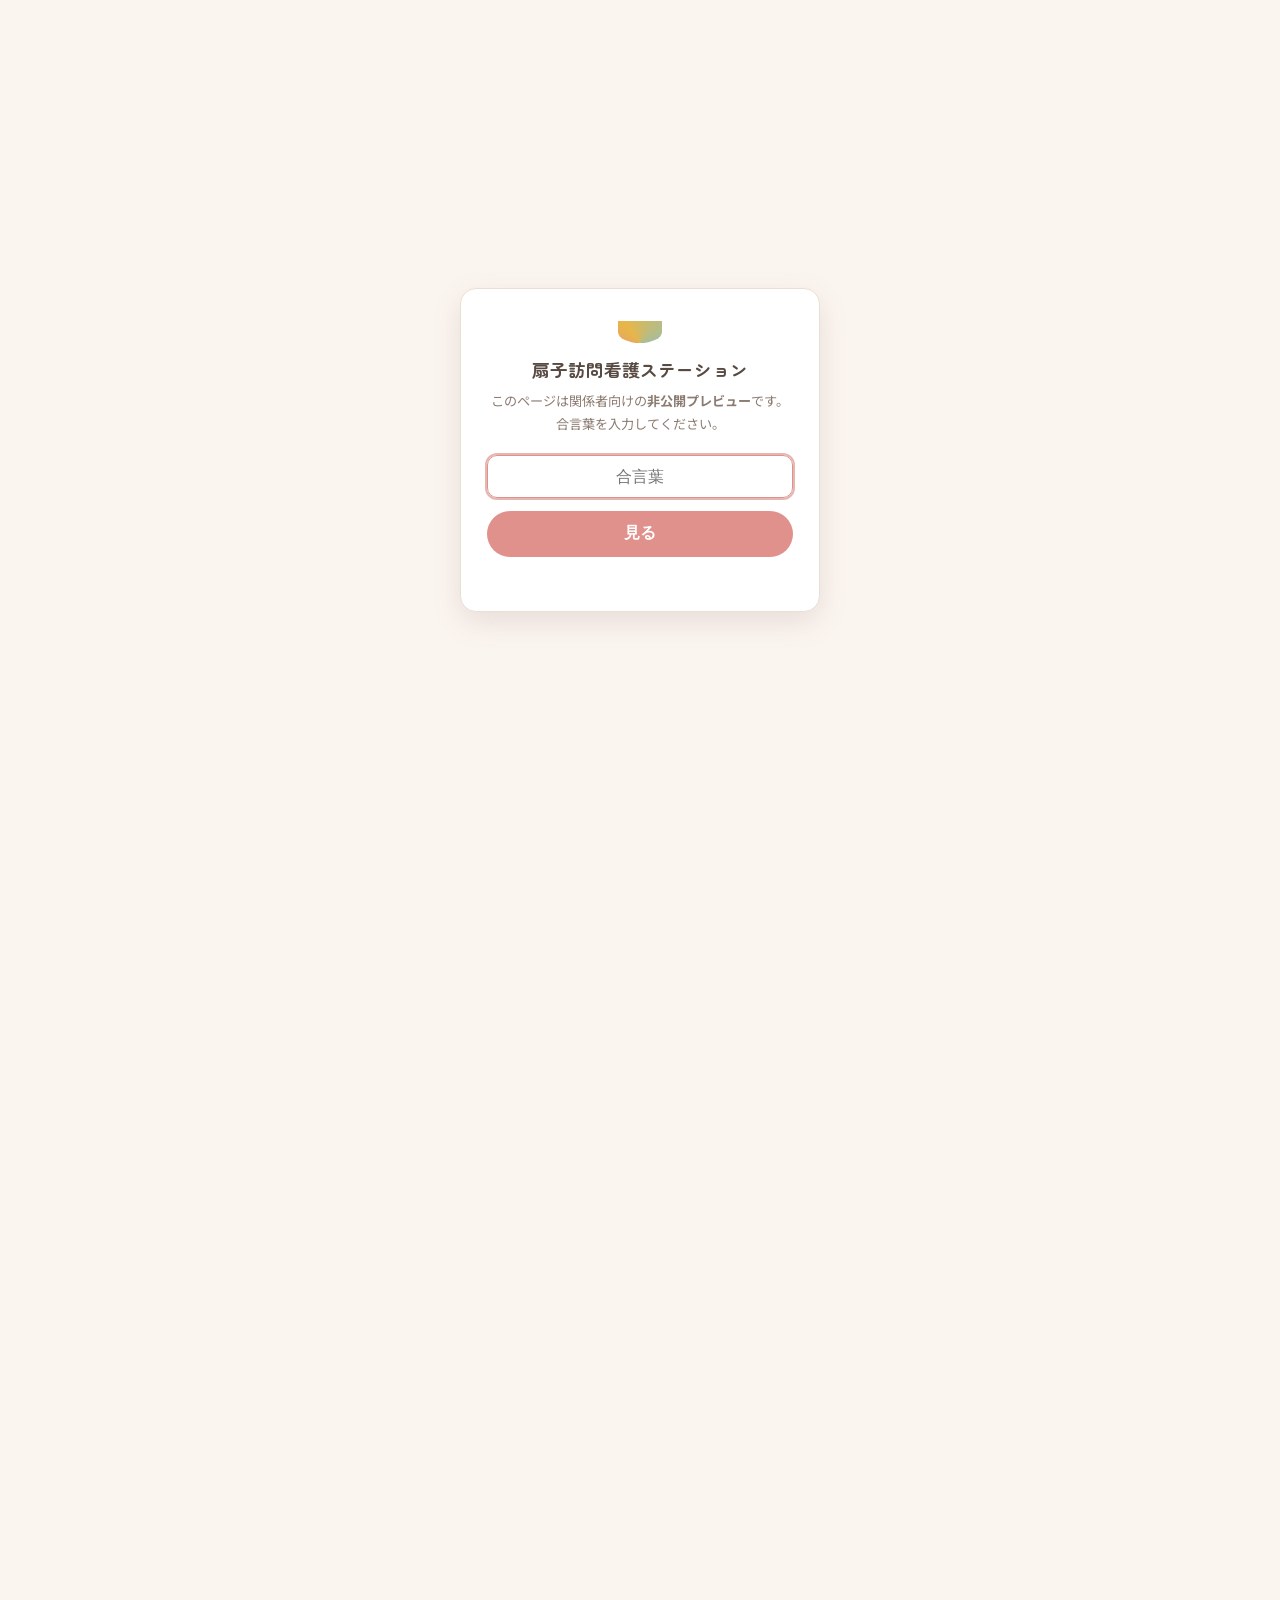
==== area.html @ bd4026ca "扇子訪問看護ステーション サイト 初版（チラシ準拠リニューアル・6ページ＋合言葉ゲート） Co-Authored-By: Claude Opus 4.8 <noreply@anthropic.com>" ====
<!DOCTYPE html>
<html lang="ja">
<head>
  <meta charset="UTF-8" />
  <meta name="viewport" content="width=device-width, initial-scale=1.0" />
  <script src="js/gate.js"></script>
  <title>対応エリア・アクセス｜扇子訪問看護ステーション（名古屋市名東区）</title>
  <meta name="description" content="扇子訪問看護ステーションの対応エリアとアクセス。名東区及び近隣地域（守山区・天白区・長久手市・尾張旭市・瀬戸市など）に対応。事業所は名古屋市名東区上社 かこう館ビル2F。お電話 052-779-1370。" />
  <meta name="theme-color" content="#E0918B" />
  <link rel="canonical" href="https://daifuku-sense.com/area.html" />
  <meta property="og:type" content="website" />
  <meta property="og:title" content="対応エリア・アクセス｜扇子訪問看護ステーション" />
  <meta property="og:description" content="名東区及び近隣地域に対応する訪問看護ステーション。事業所は名東区上社 かこう館ビル2F。" />
  <meta property="og:url" content="https://daifuku-sense.com/area.html" />
  <meta property="og:site_name" content="扇子訪問看護ステーション" />
  <meta property="og:locale" content="ja_JP" />
  <link rel="preconnect" href="https://fonts.googleapis.com" />
  <link rel="preconnect" href="https://fonts.gstatic.com" crossorigin />
  <link href="https://fonts.googleapis.com/css2?family=Zen+Maru+Gothic:wght@400;500;700&family=Noto+Sans+JP:wght@300;400;500;700&display=swap" rel="stylesheet" />
  <link rel="stylesheet" href="css/style.css" />
</head>
<body>

  <div class="preloader" id="preloader"><div class="loader" aria-hidden="true"><span></span><span></span><span></span></div></div>

  <header class="site-header">
    <div class="container inner">
      <a href="index.html" class="brand" aria-label="扇子訪問看護ステーション トップ">
        <span class="fan-ico" aria-hidden="true"></span>
        <span class="brand-name">扇子訪問看護ステーション<small>SENSE VISITING NURSING</small></span>
      </a>
      <div class="nav-wrap">
        <nav class="gnav" aria-label="メインメニュー">
          <ul>
            <li><a href="index.html">トップ</a></li>
            <li><a href="service.html">サービス内容</a></li>
            <li><a href="flow.html">ご利用の流れ</a></li>
            <li><a href="faq.html">よくある質問</a></li>
            <li><a href="area.html" aria-current="page">対応エリア</a></li>
            <li><a href="contact.html">お問い合わせ</a></li>
          </ul>
        </nav>
        <a href="tel:0527791370" class="header-tel" aria-label="電話する 052-779-1370">
          <span class="ico" aria-hidden="true">☎</span><span class="full">052-779-1370</span>
        </a>
        <button class="nav-toggle" aria-label="メニューを開く" aria-expanded="false" aria-controls="gnav">
          <span></span><span></span><span></span>
        </button>
      </div>
    </div>
  </header>

  <main>
    <section class="page-hero">
      <div class="container">
        <p class="en">Area &amp; Access</p>
        <h1>対応エリア・アクセス</h1>
      </div>
    </section>
    <div class="container">
      <nav class="crumbs" aria-label="パンくず"><a href="index.html">トップ</a> ／ 対応エリア</nav>
    </div>

    <section class="section">
      <div class="container">
        <div class="sec-head reveal">
          <span class="en">Area</span>
          <h2>訪問させていただく地域</h2>
          <div class="fan-mark" aria-hidden="true"><span></span></div>
        </div>
        <p class="text-center reveal" style="font-size:1.15rem;font-weight:700;">名東区及び近隣地域</p>

        <div class="area-map reveal">
          <svg viewBox="0 0 800 818" role="img" aria-label="対応エリア地図。名東区をメインエリアに、守山区・天白区・長久手市・尾張旭市・瀬戸市の近隣地域に対応。国土数値情報（国土交通省）をもとに作成。" xmlns="http://www.w3.org/2000/svg" font-family="'Zen Maru Gothic','Noto Sans JP',sans-serif">
            <defs><filter id="amShadow" x="-20%" y="-20%" width="140%" height="140%"><feDropShadow dx="0" dy="3" stdDeviation="5" flood-color="#574A42" flood-opacity="0.18"/></filter></defs>
            <path d="M47.4,350.3 L26.0,342.2 L27.0,339.8 L33.7,342.9 L35.6,337.5 L37.0,337.3 L37.1,335.1 L31.9,330.2 L32.0,327.9 L62.5,321.4 L85.2,322.9 L112.3,318.2 L140.0,320.4 L156.9,317.5 L163.3,313.4 L185.2,290.3 L205.4,286.0 L209.4,273.3 L207.1,249.0 L208.3,244.8 L212.8,239.3 L217.1,236.9 L250.6,238.5 L256.7,236.6 L266.9,224.0 L269.3,206.2 L271.6,201.9 L276.5,199.3 L293.6,197.0 L300.0,193.5 L321.2,172.8 L341.4,176.0 L362.2,173.9 L379.3,169.7 L388.2,178.0 L388.5,182.0 L386.6,185.7 L388.5,187.7 L387.8,193.4 L392.4,203.7 L398.7,204.7 L402.9,200.6 L405.8,202.3 L409.2,212.0 L406.3,218.1 L397.2,219.1 L391.3,227.2 L384.1,229.1 L381.0,237.1 L384.3,243.3 L381.9,245.0 L377.3,244.8 L376.5,247.4 L367.5,245.4 L361.4,235.0 L359.7,234.8 L351.0,238.9 L345.5,248.3 L334.9,246.4 L328.5,255.1 L323.7,258.6 L309.5,260.0 L300.0,270.4 L291.7,270.2 L281.8,282.1 L267.3,305.2 L252.3,315.5 L250.0,321.9 L250.4,325.8 L248.3,328.6 L250.0,330.6 L248.3,335.5 L240.7,346.0 L248.3,346.5 L260.7,343.6 L261.7,347.4 L252.3,357.5 L263.4,357.1 L264.1,365.4 L266.4,365.6 L274.2,375.1 L274.3,378.5 L277.8,376.1 L278.4,377.6 L277.5,382.4 L275.0,380.7 L271.1,381.4 L270.6,396.6 L284.3,397.5 L284.4,399.2 L293.0,400.4 L295.9,396.7 L302.9,393.5 L302.5,390.9 L292.4,386.8 L292.6,384.2 L301.0,374.6 L309.4,372.1 L310.8,383.7 L307.8,387.2 L300.8,389.1 L303.5,390.5 L305.8,395.9 L307.8,395.0 L307.3,393.5 L321.7,388.3 L325.6,398.3 L321.6,399.8 L320.0,397.4 L308.9,401.5 L309.1,403.4 L309.7,404.8 L327.0,406.5 L328.2,408.0 L326.7,409.4 L323.1,409.6 L321.4,411.9 L317.8,411.2 L316.9,413.0 L312.3,409.9 L303.0,409.2 L294.5,411.1 L284.2,409.4 L275.4,411.9 L265.1,410.9 L259.3,413.2 L257.3,405.0 L241.0,406.4 L238.3,398.4 L230.9,395.2 L224.7,398.8 L216.2,387.4 L209.7,389.4 L189.8,404.5 L176.9,409.4 L161.9,412.6 L127.2,409.9 L95.7,397.6 L78.1,381.9 L62.7,356.6 L47.6,350.4Z" fill="#E3EFD6" stroke="#A7BE9A" stroke-width="1.6" stroke-linejoin="round"/>
            <path d="M259.9,356.2 L252.3,356.9 L261.7,347.4 L260.7,343.6 L240.6,346.3 L248.3,335.5 L250.0,330.6 L248.2,329.0 L250.4,325.8 L251.0,317.9 L255.6,312.0 L267.3,305.2 L281.8,282.1 L291.6,270.2 L300.0,270.4 L309.5,260.0 L323.7,258.6 L328.5,255.1 L334.9,246.4 L345.5,248.3 L351.0,238.9 L359.7,234.8 L361.4,235.0 L367.5,245.4 L376.5,247.4 L377.3,244.8 L381.9,245.0 L384.3,243.3 L381.0,237.1 L384.1,229.1 L391.3,227.2 L397.2,219.1 L404.2,218.0 L406.3,218.1 L406.8,222.8 L410.7,225.1 L412.6,230.5 L421.7,240.3 L423.3,250.4 L421.5,261.0 L415.5,265.7 L411.8,271.3 L411.4,276.6 L407.4,284.1 L400.6,292.1 L401.2,299.8 L399.0,302.9 L403.1,313.1 L401.3,314.1 L406.7,323.4 L405.6,328.4 L409.0,328.6 L409.0,331.3 L410.9,332.5 L414.1,328.4 L421.1,326.6 L423.5,323.9 L426.8,325.4 L430.2,330.2 L421.2,338.2 L419.1,343.2 L413.0,349.5 L407.1,347.1 L398.2,350.9 L375.8,369.3 L377.8,376.3 L380.3,375.9 L377.3,376.8 L380.2,385.7 L374.4,387.7 L377.4,397.9 L369.3,400.1 L366.0,407.1 L360.0,409.4 L356.4,404.2 L346.1,408.1 L338.4,404.6 L332.6,404.6 L328.0,407.2 L309.7,404.8 L308.9,401.5 L320.0,397.4 L321.6,399.8 L325.6,398.2 L321.7,388.3 L307.3,393.5 L307.8,395.0 L305.8,395.9 L303.5,390.5 L300.8,389.1 L307.8,387.2 L310.8,383.7 L309.4,372.1 L301.0,374.6 L292.6,384.2 L292.4,386.8 L302.5,390.9 L302.9,393.5 L295.9,396.7 L293.0,400.4 L284.4,399.2 L284.3,397.5 L270.6,396.6 L271.1,381.4 L275.0,380.7 L277.5,382.4 L278.2,376.7 L274.3,378.5 L274.2,375.1 L266.4,365.6 L264.1,365.4 L263.9,357.6 L260.1,356.1Z" fill="#E3EFD6" stroke="#A7BE9A" stroke-width="1.6" stroke-linejoin="round"/>
            <path d="M421.5,257.5 L423.2,251.7 L422.9,243.0 L412.5,230.3 L410.7,225.1 L406.8,222.8 L406.4,217.6 L409.2,212.0 L405.8,202.3 L402.9,200.6 L398.7,204.7 L392.4,203.7 L387.8,193.4 L388.5,187.7 L386.6,185.7 L388.5,182.0 L388.2,178.0 L379.3,169.7 L385.6,164.5 L393.2,152.8 L396.1,151.4 L408.8,152.6 L415.2,159.2 L421.7,162.7 L425.5,162.8 L430.5,159.9 L458.6,129.9 L465.3,120.2 L468.5,104.7 L473.9,97.3 L482.6,90.9 L485.7,84.0 L497.9,74.1 L513.1,70.1 L513.0,67.6 L509.6,63.9 L510.4,61.9 L516.0,59.6 L517.2,56.6 L513.4,42.5 L523.0,33.6 L523.1,26.0 L528.8,26.4 L538.6,30.7 L546.3,31.1 L555.0,35.8 L562.9,35.6 L567.3,40.9 L573.9,38.9 L577.4,43.2 L584.1,46.3 L586.9,45.2 L589.0,47.4 L594.3,47.7 L599.2,51.9 L602.0,50.2 L606.3,56.8 L610.1,53.8 L613.0,57.1 L614.6,56.8 L615.1,61.1 L618.6,65.1 L628.9,73.7 L629.2,78.2 L634.2,81.0 L635.8,85.4 L639.4,87.5 L643.6,98.1 L649.5,101.6 L660.2,95.5 L668.5,103.2 L673.6,103.0 L678.2,97.9 L685.8,94.1 L692.2,92.9 L695.5,94.1 L697.6,89.9 L701.4,91.4 L705.2,89.2 L709.4,100.6 L714.6,106.7 L717.5,107.6 L717.5,115.0 L722.3,117.9 L727.4,117.9 L729.6,122.3 L729.7,129.8 L737.6,135.3 L738.9,138.4 L739.1,141.8 L734.5,148.2 L726.9,153.1 L734.2,154.7 L737.1,169.6 L746.2,177.9 L748.5,177.0 L752.9,180.3 L757.7,185.7 L759.8,191.0 L765.5,194.5 L774.0,196.3 L766.2,203.2 L758.9,205.2 L756.2,210.3 L756.8,216.2 L748.1,224.4 L748.7,227.2 L746.5,229.2 L744.7,236.2 L746.4,241.2 L740.1,252.8 L744.9,263.1 L751.6,268.5 L756.8,268.5 L760.4,272.6 L759.7,276.1 L757.5,280.6 L749.5,279.8 L741.3,290.4 L741.4,293.6 L738.9,297.9 L735.6,299.4 L732.6,309.7 L730.1,311.1 L728.3,316.7 L729.3,324.8 L725.9,329.1 L725.7,333.1 L727.4,334.6 L725.6,337.0 L726.3,340.2 L723.6,346.3 L719.3,349.7 L718.5,356.0 L713.7,360.0 L704.5,356.1 L700.4,357.7 L693.0,355.4 L690.6,358.5 L687.0,358.2 L682.5,363.8 L675.9,366.5 L670.9,365.7 L669.7,371.4 L659.4,379.4 L656.2,384.6 L649.4,383.4 L646.6,387.7 L642.7,388.4 L642.0,401.5 L631.3,406.3 L619.9,405.8 L612.9,413.8 L604.2,417.6 L602.1,424.4 L603.8,431.4 L594.1,439.8 L590.2,438.7 L588.1,434.8 L579.8,429.6 L569.7,434.1 L563.2,429.4 L546.2,428.3 L544.5,429.5 L544.5,433.6 L542.3,438.4 L539.4,438.8 L536.3,452.2 L526.0,448.6 L517.6,442.9 L513.9,446.7 L511.7,445.8 L509.1,450.1 L497.8,450.1 L493.4,441.1 L485.1,436.4 L482.8,431.1 L484.4,427.1 L479.5,419.4 L478.1,414.2 L473.2,413.9 L468.4,417.8 L465.6,415.8 L462.8,417.3 L460.1,414.5 L456.4,416.0 L452.1,410.5 L447.4,411.7 L441.3,408.7 L431.3,396.1 L426.7,393.0 L423.9,398.4 L417.0,405.1 L411.2,405.0 L405.1,409.7 L391.5,404.3 L387.2,401.3 L387.1,399.2 L381.0,400.0 L378.3,398.1 L374.4,387.7 L380.2,385.7 L377.3,376.8 L380.3,375.9 L377.8,376.3 L375.8,369.3 L398.2,350.9 L407.1,347.1 L413.0,349.5 L419.1,343.2 L421.2,338.2 L430.1,330.3 L424.1,323.9 L421.1,326.6 L414.1,328.4 L411.6,332.5 L409.0,331.3 L409.0,328.6 L405.6,328.4 L406.7,323.4 L401.4,314.4 L403.1,313.1 L399.0,303.2 L401.2,299.8 L400.6,292.1 L406.1,286.3 L411.4,276.6 L411.8,271.3 L418.3,262.6 L421.0,261.8 L421.4,258.3Z" fill="#E3EFD6" stroke="#A7BE9A" stroke-width="1.6" stroke-linejoin="round"/>
            <path d="M93.4,687.2 L101.6,682.2 L119.5,678.9 L127.6,673.1 L129.3,667.9 L126.5,643.0 L119.2,618.0 L122.3,612.8 L124.0,604.9 L127.7,600.1 L134.9,599.2 L142.1,601.8 L146.5,591.5 L144.1,587.1 L158.0,580.9 L157.6,575.5 L159.5,575.2 L158.6,558.7 L164.1,556.5 L167.4,558.5 L172.4,556.0 L173.0,548.4 L181.0,542.8 L182.1,552.5 L183.6,554.7 L188.8,556.1 L195.0,554.4 L205.8,561.5 L209.3,560.3 L214.4,566.5 L220.0,569.8 L227.3,569.8 L227.3,568.4 L235.1,567.2 L238.0,568.6 L238.4,575.2 L242.2,581.8 L253.7,589.8 L251.9,592.7 L258.2,593.8 L264.9,590.4 L264.9,598.0 L263.0,599.9 L259.1,598.4 L256.2,599.9 L260.2,608.8 L259.6,617.6 L256.1,619.5 L249.6,617.7 L236.9,621.7 L248.1,629.1 L252.5,636.0 L259.9,643.2 L267.2,655.6 L277.3,666.4 L284.5,681.7 L289.7,683.3 L293.1,692.7 L288.2,693.2 L289.1,695.7 L287.8,697.2 L283.9,694.1 L277.8,699.6 L271.6,700.5 L239.4,721.5 L237.9,724.4 L237.8,715.7 L234.7,714.6 L232.2,707.8 L230.1,706.1 L227.3,706.7 L225.7,704.6 L216.7,705.0 L208.9,693.1 L192.1,710.7 L174.2,713.4 L174.5,716.8 L143.4,718.0 L137.6,719.0 L138.2,720.9 L114.5,723.5 L107.9,719.3 L101.4,718.4 L89.6,727.9 L92.5,708.7 L93.3,687.6Z" fill="#E3EFD6" stroke="#A7BE9A" stroke-width="1.6" stroke-linejoin="round"/>
            <path d="M506.5,523.4 L509.2,527.4 L504.9,525.1 L498.9,524.9 L486.4,527.2 L478.0,523.7 L474.5,527.0 L468.7,521.4 L451.5,524.0 L438.0,521.5 L428.4,516.7 L413.0,514.2 L404.5,509.3 L402.7,505.7 L404.2,503.9 L401.7,499.8 L405.9,490.6 L404.3,490.2 L403.6,486.3 L394.3,491.0 L381.3,493.6 L377.3,488.8 L373.5,490.1 L362.4,507.1 L360.0,507.9 L356.5,505.9 L351.9,507.7 L348.5,514.5 L338.5,516.2 L330.2,526.4 L326.2,535.9 L320.2,532.2 L316.1,533.7 L309.4,526.9 L304.6,511.3 L305.2,508.4 L301.4,507.2 L311.5,493.7 L314.6,486.0 L308.9,481.8 L309.0,479.2 L306.9,477.5 L308.4,471.8 L305.7,472.2 L304.9,469.7 L301.6,470.7 L299.2,468.7 L301.0,464.8 L310.4,464.5 L312.6,450.2 L309.2,442.5 L310.9,435.7 L309.1,429.4 L301.4,424.4 L287.3,419.3 L293.3,411.0 L305.3,409.3 L312.3,409.9 L316.9,413.0 L317.8,411.2 L321.5,411.9 L323.1,409.6 L326.7,409.4 L329.0,405.8 L333.7,404.5 L346.1,408.1 L356.4,404.2 L360.0,409.4 L366.0,407.1 L369.3,400.1 L377.8,397.0 L380.5,399.9 L387.1,399.2 L387.2,401.3 L391.5,404.3 L406.2,409.5 L411.2,405.0 L417.0,405.1 L423.9,398.4 L426.7,393.0 L431.3,396.1 L441.3,408.7 L447.4,411.7 L452.1,410.5 L456.4,416.0 L460.1,414.5 L462.8,417.3 L465.6,415.8 L468.4,417.8 L473.2,413.9 L477.2,413.5 L484.4,427.1 L482.8,431.1 L485.1,436.4 L493.4,441.1 L497.8,450.1 L507.9,450.3 L513.3,460.1 L509.5,468.2 L513.1,471.7 L512.5,476.8 L510.5,478.8 L510.5,485.0 L505.4,490.9 L508.7,492.3 L509.1,495.3 L506.6,500.6 L508.2,502.1 L507.5,504.8 L505.4,507.3 L507.0,509.0 L505.1,516.9 L506.4,523.2Z" fill="#E3EFD6" stroke="#A7BE9A" stroke-width="1.6" stroke-linejoin="round"/>
            <path d="M231.4,568.5 L220.0,569.8 L214.4,566.5 L209.3,560.3 L205.8,561.5 L196.1,554.8 L194.2,549.7 L196.3,547.4 L194.8,541.9 L200.7,538.7 L202.5,534.6 L205.4,516.4 L204.3,514.3 L207.5,513.0 L209.0,509.3 L208.7,502.2 L214.2,504.6 L213.8,495.1 L207.8,486.0 L201.9,487.0 L193.9,482.4 L188.2,469.5 L184.7,465.2 L181.0,462.7 L176.7,463.4 L173.8,451.1 L178.1,449.3 L192.2,449.1 L193.6,438.4 L199.5,432.7 L199.7,429.2 L200.0,410.2 L194.5,401.4 L209.7,389.4 L216.2,387.4 L224.7,398.8 L230.9,395.2 L238.3,398.4 L241.0,406.4 L257.3,405.0 L259.3,413.2 L264.2,411.1 L275.4,411.9 L284.2,409.4 L293.3,411.0 L287.3,419.3 L301.4,424.4 L309.1,429.4 L310.9,435.7 L309.2,442.5 L312.6,450.2 L310.4,464.5 L301.0,464.8 L299.1,469.1 L308.4,471.8 L306.8,477.2 L309.0,479.2 L308.6,481.3 L314.5,485.3 L311.5,493.7 L301.3,506.7 L305.2,508.4 L304.6,511.3 L307.7,524.3 L313.1,530.9 L309.1,535.8 L299.3,540.3 L299.6,547.6 L296.7,554.9 L294.4,557.9 L290.8,558.3 L288.7,562.2 L297.1,567.8 L296.2,572.0 L293.0,575.8 L294.2,576.9 L297.3,574.7 L299.6,577.0 L302.6,587.7 L291.6,592.7 L287.8,596.3 L287.4,599.6 L284.4,599.4 L282.2,595.8 L285.6,592.6 L285.1,589.8 L283.3,590.2 L281.3,595.5 L280.0,595.1 L280.2,591.6 L279.7,594.7 L272.5,593.6 L264.9,598.0 L264.9,590.4 L258.2,593.8 L251.9,592.7 L253.7,589.8 L252.3,588.0 L241.1,580.2 L238.4,575.2 L238.0,568.6 L233.5,567.1 L231.8,568.5Z" fill="#E0918B" stroke="#C77B74" stroke-width="2" stroke-linejoin="round" filter="url(#amShadow)"/>
            <text x="224.7" y="313.2" text-anchor="middle" font-size="15" font-weight="700" fill="#51683E">守山区</text>
            <text x="340.6" y="324.8" text-anchor="middle" font-size="15" font-weight="700" fill="#51683E">尾張旭市</text>
            <text x="567.2" y="251.1" text-anchor="middle" font-size="15" font-weight="700" fill="#51683E">瀬戸市</text>
            <text x="190.0" y="651.8" text-anchor="middle" font-size="15" font-weight="700" fill="#51683E">天白区</text>
            <text x="404.4" y="468.1" text-anchor="middle" font-size="15" font-weight="700" fill="#51683E">長久手市</text>
            <text x="252.2" y="489.3" text-anchor="middle" font-size="23" font-weight="700" fill="#ffffff">名東区</text>
            <text x="252.2" y="507.3" text-anchor="middle" font-size="11" fill="#ffffff" opacity="0.95">メインエリア</text>
            <g font-size="14" fill="#574A42"><circle cx="34" cy="784" r="8" fill="#E0918B"/><text x="48" y="789">名東区（メインエリア）</text>
            <circle cx="258" cy="784" r="8" fill="#A7BE9A"/><text x="272" y="789">近隣の対応エリア</text></g>
            <text x="774" y="808" text-anchor="end" font-size="10.5" fill="#A99A8C">出典：国土数値情報（行政区域データ／国土交通省）を加工</text>
          </svg>
        </div>

        <p class="text-center mt-2" style="color:var(--color-ink-soft);font-size:.92rem;"><strong style="color:var(--color-accent);">名東区</strong>（メインエリア）／守山区・天白区・長久手市・尾張旭市・瀬戸市（対応エリア）</p>
        <p class="text-center mt-3">上記エリア外についても、まずはお気軽にご相談ください。</p>
      </div>
    </section>

    <section class="section section--beige">
      <div class="container">
        <div class="sec-head reveal">
          <span class="en">Office</span>
          <h2>事業所のご案内</h2>
          <div class="fan-mark" aria-hidden="true"><span></span></div>
        </div>
        <div class="grid grid--3 reveal">
          <div class="ph"><img src="img/office-exterior.jpg" alt="扇子訪問看護ステーションが入るかこう館ビルの外観・入口" /></div>
          <div class="ph"><img src="img/office-sign.jpg" alt="扇子訪問看護ステーション（株式会社大福）の入口看板" /></div>
          <div class="ph"><img src="img/office-stairs.jpg" alt="明るい陽が差し込む事業所の階段" /></div>
        </div>

        <div style="max-width:680px;margin:2rem auto 0;">
          <table class="info-table reveal">
            <tr><th>事業所名</th><td>扇子訪問看護ステーション</td></tr>
            <tr><th>運営</th><td>株式会社 大福</td></tr>
            <tr><th>管理者</th><td>大竹 直美（看護師）</td></tr>
            <tr><th>住所</th><td>〒465-0025<br>愛知県名古屋市名東区上社1丁目512番地 かこう館ビル2F 北号室</td></tr>
            <tr><th>TEL</th><td><a href="tel:0527791370">052-779-1370</a></td></tr>
            <tr><th>FAX</th><td>052-779-1371</td></tr>
            <tr><th>メール</th><td><a href="mailto:sensehoukan@gmail.com">sensehoukan@gmail.com</a></td></tr>
            <tr><th>営業時間</th><td>9:00〜17:00（月〜金）※祝日を除く</td></tr>
            <tr><th>開設</th><td>2026年5月1日</td></tr>
          </table>
        </div>

        <div class="map-embed is-toned reveal mt-3">
          <iframe
            title="扇子訪問看護ステーションの地図（名古屋市名東区上社1丁目）"
            src="https://maps.google.com/maps?q=%e6%84%9b%e7%9f%a5%e7%9c%8c%e5%90%8d%e5%8f%a4%e5%b1%8b%e5%b8%82%e5%90%8d%e6%9d%b1%e5%8c%ba%e4%b8%8a%e7%a4%be1%e4%b8%81%e7%9b%ae512&z=16&output=embed"
            loading="lazy"
            referrerpolicy="no-referrer-when-downgrade"
            allowfullscreen></iframe>
        </div>
        <div class="map-actions">
          <a class="btn btn--outline" target="_blank" rel="noopener"
             href="https://www.google.com/maps/search/?api=1&query=%e6%84%9b%e7%9f%a5%e7%9c%8c%e5%90%8d%e5%8f%a4%e5%b1%8b%e5%b8%82%e5%90%8d%e6%9d%b1%e5%8c%ba%e4%b8%8a%e7%a4%be1%e4%b8%81%e7%9b%ae512">大きな地図で見る</a>
          <a class="btn btn--sub" target="_blank" rel="noopener"
             href="https://www.google.com/maps/dir/?api=1&destination=%e6%84%9b%e7%9f%a5%e7%9c%8c%e5%90%8d%e5%8f%a4%e5%b1%8b%e5%b8%82%e5%90%8d%e6%9d%b1%e5%8c%ba%e4%b8%8a%e7%a4%be1%e4%b8%81%e7%9b%ae512">経路・アクセスを調べる</a>
        </div>
        <p class="text-center mt-2"><span class="dummy"><span class="dummy-tag">メモ</span>正式なピンは Google ビジネスプロフィール開設後、公式の埋め込みに差し替え推奨（住所は現状で正しく表示されます）。</span></p>
      </div>
    </section>

    <section class="section">
      <div class="container">
        <div class="tel-hero reveal">
          <p class="label">エリアやご利用についてのご相談はこちら</p>
          <a href="tel:0527791370" class="btn btn--tel"><span aria-hidden="true">☎</span><span class="num">052-779-1370</span></a>
          <p class="hours">営業時間：9:00〜17:00（月〜金）※祝日を除く</p>
          <div class="cta-actions mt-3">
            <a href="contact.html" class="btn btn--sub">お問い合わせフォーム</a>
          </div>
        </div>
      </div>
    </section>
  </main>

  <footer class="site-footer">
    <div class="container footer-grid">
      <div class="footer-brand">
        <p class="name">扇子訪問看護ステーション</p>
        <p class="company">運営：株式会社 大福<br>2026年5月1日開設</p>
      </div>
      <div class="footer-info">
        <dl>
          <dt>住所</dt><dd>〒465-0025<br>愛知県名古屋市名東区上社1丁目512番地 かこう館ビル2F 北号室</dd>
          <dt>TEL</dt><dd><a href="tel:0527791370">052-779-1370</a></dd>
          <dt>FAX</dt><dd>052-779-1371</dd>
          <dt>メール</dt><dd><a href="mailto:sensehoukan@gmail.com">sensehoukan@gmail.com</a></dd>
          <dt>営業</dt><dd>9:00〜17:00（月〜金）※祝日を除く</dd>
        </dl>
      </div>
      <div class="footer-nav">
        <ul>
          <li><a href="index.html">トップ</a></li>
          <li><a href="service.html">サービス内容</a></li>
          <li><a href="flow.html">ご利用の流れ</a></li>
          <li><a href="faq.html">よくある質問</a></li>
          <li><a href="area.html">対応エリア</a></li>
          <li><a href="contact.html">お問い合わせ</a></li>
        </ul>
        <p class="footer-areas mt-2">対応エリア：名東区及び近隣地域（守山区・天白区・長久手市・尾張旭市・瀬戸市 ほか）</p>
      </div>
    </div>
    <p class="copyright">&copy; <span class="js-year">2026</span> 扇子訪問看護ステーション（株式会社大福） All Rights Reserved.</p>
  </footer>

  <div class="tel-bar">
    <a href="tel:0527791370"><span aria-hidden="true">☎</span> 電話する <span class="num">052-779-1370</span></a>
  </div>

  <script src="js/main.js"></script>
</body>
</html>
---- css/style.css ----
/* ===================================================================
   扇子訪問看護ステーション 共通スタイル
   Designed for 扇子訪問看護 — チラシ準拠（サクラピンク×セージグリーン×クリーム／水彩・やわらか）
=================================================================== */

/* ---------- デザイントークン ---------- */
:root{
  --color-base:#FBF5F0;        /* 生成り（やわらかいクリーム） */
  --color-paper:#FFFFFF;
  --color-beige:#F7EBE6;       /* 淡いピンクの交互背景 */
  --color-green-soft:#EDF1E6;  /* 淡いセージの交互背景 */
  --color-pink-soft:#FBE7E3;   /* ピンクのタグ/強調 */
  --color-accent:#E0918B;      /* サクラ／コーラル（主役） */
  --color-accent-2:#A7BE9A;    /* セージグリーン（副） */
  --color-green-dark:#7E9A6E;
  --color-ink:#574A42;         /* やわらかい茶の文字 */
  --color-ink-soft:#8C7B70;
  --color-line:#EADFD5;
  --color-accent-dark:#C77B74; /* 濃いローズ（hover） */
  --color-on-accent:#FFFFFF;

  --font-heading:"Zen Maru Gothic","Noto Serif JP",serif;
  --font-body:"Noto Sans JP",sans-serif;

  --space-section:5rem;
  --space-section-sp:3rem;
  --container-max:1080px;
  --container-pad:1.25rem;
  --gap:1.5rem;

  --radius-sm:10px;
  --radius-md:16px;
  --radius-pill:999px;

  --shadow-sm:0 2px 10px rgba(120,80,70,.07);
  --shadow-md:0 8px 24px rgba(120,80,70,.10);

  --header-h:64px;
}

/* ---------- リセット ---------- */
*,*::before,*::after{box-sizing:border-box;}
html{scroll-behavior:smooth;}
body{
  margin:0;
  font-family:var(--font-body);
  color:var(--color-ink);
  background:var(--color-base);
  line-height:1.9;
  font-size:16px;
  -webkit-font-smoothing:antialiased;
  padding-top:var(--header-h);
}
img{max-width:100%;height:auto;display:block;}
a{color:inherit;text-decoration:none;}
ul{list-style:none;margin:0;padding:0;}
h1,h2,h3,h4{font-family:var(--font-heading);font-weight:700;line-height:1.4;margin:0;}
p{margin:0 0 1rem;}

/* ---------- レイアウト ---------- */
.container{
  width:100%;
  max-width:var(--container-max);
  margin-inline:auto;
  padding-inline:var(--container-pad);
}
.section{padding-block:var(--space-section-sp);}
.section--beige{background:var(--color-beige);}
.section--paper{background:var(--color-paper);}

/* ---------- セクション見出し（英字飾り＋日本語＋扇装飾） ---------- */
.sec-head{text-align:center;margin-bottom:2.5rem;}
.sec-head .en{
  display:inline-flex;align-items:center;justify-content:center;gap:.6rem;
  font-family:var(--font-body);
  font-size:.82rem;font-weight:600;
  letter-spacing:.28em;text-transform:uppercase;
  color:var(--color-accent);
  margin-bottom:.5rem;
}
/* keepon譲りの末広がり斜め線（扇骨イメージ） */
.sec-head .en::before,.sec-head .en::after{
  content:"";width:32px;height:2px;background:var(--color-accent-2);display:inline-block;
}
.sec-head .en::before{transform:rotate(60deg);}
.sec-head .en::after{transform:rotate(-60deg);}
.sec-head h2{font-size:1.5rem;color:var(--color-ink);}
/* 扇モチーフ：見出し下の末広がり放射線 */
.fan-mark{
  width:46px;height:22px;margin:.7rem auto 0;
  position:relative;
}
.fan-mark::before,.fan-mark::after,.fan-mark span{
  content:"";position:absolute;bottom:0;left:50%;
  width:2px;height:20px;background:var(--color-accent-2);
  transform-origin:bottom center;border-radius:2px;
}
.fan-mark::before{transform:translateX(-50%) rotate(-32deg);background:var(--color-accent);}
.fan-mark::after{transform:translateX(-50%) rotate(32deg);background:var(--color-accent);}
.fan-mark span{transform:translateX(-50%) rotate(0deg);}

/* ---------- ヘッダー ---------- */
.site-header{
  position:fixed;inset:0 0 auto 0;height:var(--header-h);z-index:100;
  background:rgba(251,245,240,.94);
  backdrop-filter:saturate(120%) blur(6px);
  border-bottom:1px solid var(--color-line);
}
.site-header .inner{
  max-width:1280px;
  height:100%;display:flex;align-items:center;justify-content:space-between;gap:1.5rem;
}
.brand{display:flex;align-items:center;gap:.5rem;font-family:var(--font-heading);font-weight:700;color:var(--color-ink);}
.brand .fan-ico{
  width:26px;height:26px;flex:0 0 auto;border-radius:50% 50% 50% 50%/ 0 0 100% 100%;
  background:conic-gradient(from 215deg at 50% 100%,var(--color-accent),var(--color-accent-2),var(--color-accent));
}
.brand .brand-name{font-size:1.02rem;letter-spacing:.01em;white-space:nowrap;}
.brand .brand-name small{display:block;font-size:.62rem;font-weight:400;color:var(--color-ink-soft);font-family:var(--font-body);letter-spacing:.15em;}

.nav-wrap{display:flex;align-items:center;gap:1rem;}
.gnav ul{display:flex;gap:1rem;}
.gnav a{font-size:.9rem;font-weight:500;color:var(--color-ink);padding:.3rem 0;position:relative;white-space:nowrap;}
.gnav a:hover,.gnav a[aria-current="page"]{color:var(--color-accent);}
.gnav a[aria-current="page"]::after{content:"";position:absolute;left:0;right:0;bottom:-2px;height:2px;background:var(--color-accent);}

.header-tel{
  display:inline-flex;align-items:center;gap:.4rem;
  background:var(--color-accent);color:var(--color-on-accent);
  font-weight:700;font-size:.95rem;
  padding:.5rem .9rem;border-radius:var(--radius-pill);
  box-shadow:var(--shadow-sm);white-space:nowrap;
}
.header-tel:hover{background:var(--color-accent-dark);color:#fff;}
.header-tel .ico{font-size:1rem;}

.nav-toggle{
  display:none;width:42px;height:42px;border:0;background:transparent;cursor:pointer;
  flex-direction:column;justify-content:center;gap:5px;padding:0 8px;
}
.nav-toggle span{display:block;height:2px;background:var(--color-ink);border-radius:2px;transition:.25s;}
.nav-toggle[aria-expanded="true"] span:nth-child(1){transform:translateY(7px) rotate(45deg);}
.nav-toggle[aria-expanded="true"] span:nth-child(2){opacity:0;}
.nav-toggle[aria-expanded="true"] span:nth-child(3){transform:translateY(-7px) rotate(-45deg);}

/* ---------- Hero（チラシ風・明るい・イラスト） ---------- */
.hero{
  position:relative;overflow:hidden;
  padding-block:2.6rem 3.2rem;
  background:
    radial-gradient(85% 70% at 88% 8%, var(--color-pink-soft), transparent 62%),
    radial-gradient(70% 60% at 2% 98%, var(--color-green-soft), transparent 60%),
    var(--color-base);
}
.hero .inner{display:grid;grid-template-columns:1fr;gap:1.4rem;align-items:center;position:relative;z-index:1;}
.hero-badges{display:flex;flex-wrap:wrap;gap:.5rem;margin-bottom:1.1rem;}
.hero-badge{
  display:inline-flex;align-items:center;gap:.4rem;background:var(--color-paper);
  border:1px solid var(--color-line);border-radius:var(--radius-pill);
  padding:.35rem .8rem;font-size:.76rem;font-weight:700;color:var(--color-ink);box-shadow:var(--shadow-sm);
}
.hero-badge .dot{width:8px;height:8px;border-radius:50%;background:var(--color-accent);flex:0 0 auto;}
.hero-badge:nth-child(2) .dot{background:var(--color-accent-2);}
.hero-badge:nth-child(3) .dot{background:#E6B7B2;}
.hero-copy .en{font-size:.76rem;letter-spacing:.22em;color:var(--color-accent);font-weight:700;margin-bottom:.6rem;}
.hero-copy h1{font-size:2rem;line-height:1.5;margin-bottom:.9rem;color:var(--color-ink);}
.hero-copy h1 .accent{color:var(--color-accent);}
.hero-copy .lead{color:var(--color-ink-soft);margin-bottom:1.5rem;}
.hero-cta{display:flex;flex-wrap:wrap;gap:.7rem;}
.hero-media{position:relative;text-align:center;}
.hero-media .illust{width:100%;max-width:440px;margin-inline:auto;display:block;}

/* ---------- ボタン ---------- */
.btn{
  display:inline-flex;align-items:center;gap:.5rem;justify-content:center;
  font-family:var(--font-body);font-weight:700;font-size:1rem;
  padding:.8rem 1.5rem;border-radius:var(--radius-pill);
  border:2px solid transparent;cursor:pointer;transition:.2s;line-height:1.2;
}
.btn--tel{background:var(--color-accent);color:#fff;box-shadow:var(--shadow-md);font-size:1.1rem;padding:.9rem 1.7rem;}
.btn--tel:hover{background:var(--color-accent-dark);transform:translateY(-1px);}
.btn--tel .num{font-family:var(--font-heading);}
.btn--tel small{display:block;font-size:.7rem;font-weight:400;}
.btn--outline{background:transparent;border-color:var(--color-accent);color:var(--color-accent);}
.btn--outline:hover{background:var(--color-accent);color:#fff;}
.btn--sub{background:var(--color-accent-2);color:#fff;}
.btn--sub:hover{background:var(--color-green-dark);}

/* ---------- カードグリッド ---------- */
.grid{display:grid;gap:var(--gap);grid-template-columns:1fr;}
.card{
  position:relative;overflow:hidden;
  background:var(--color-paper);border:1px solid var(--color-line);
  border-radius:var(--radius-md);padding:1.7rem 1.6rem;box-shadow:var(--shadow-sm);
  transition:transform .25s ease,box-shadow .25s ease;
}
/* 上部アクセント（hoverで伸びる） */
.card::before{
  content:"";position:absolute;left:0;top:0;height:3px;width:100%;
  background:linear-gradient(90deg,var(--color-accent),var(--color-accent-2));
  transform:scaleX(0);transform-origin:left;transition:transform .35s ease;
}
.card:hover{transform:translateY(-4px);box-shadow:var(--shadow-md);}
.card:hover::before{transform:scaleX(1);}
.card .card-ico{
  width:56px;height:56px;border-radius:50%;margin-bottom:1rem;
  display:flex;align-items:center;justify-content:center;
  background:radial-gradient(circle at 30% 30%,var(--color-pink-soft),rgba(167,190,154,.18));
  color:var(--color-accent);transition:transform .25s ease;
}
.card:hover .card-ico{transform:scale(1.06);}
.card .card-ico svg{width:28px;height:28px;display:block;}
.card h3,.card h4{font-size:1.15rem;margin-bottom:.5rem;color:var(--color-ink);}
.card p{color:var(--color-ink-soft);font-size:.95rem;margin:0;}
.card ul.dot{margin-top:.6rem;}
.card ul.dot li{position:relative;padding-left:1.1rem;font-size:.9rem;color:var(--color-ink-soft);margin-bottom:.2rem;}
.card ul.dot li::before{content:"";position:absolute;left:0;top:.7em;width:6px;height:6px;border-radius:50%;background:var(--color-accent-2);}

/* ---------- プレースホルダー画像 ---------- */
.ph{position:relative;border-radius:var(--radius-md);overflow:hidden;background:var(--color-beige);}
.ph img{width:100%;height:100%;object-fit:cover;display:block;}
.ph-note{
  position:absolute;inset:0;display:flex;align-items:center;justify-content:center;text-align:center;
  padding:1rem;font-size:.85rem;font-weight:700;color:var(--color-ink);
  background:rgba(247,243,234,.55);
}
.ph-note span{background:rgba(255,255,255,.85);padding:.5rem .8rem;border-radius:var(--radius-sm);border:1px dashed var(--color-accent);line-height:1.6;}

/* ---------- 「想い」抜粋ブロック ---------- */
.thought{display:grid;grid-template-columns:1fr;gap:1.6rem;align-items:center;}
.thought .lead{font-family:var(--font-heading);font-size:1.25rem;color:var(--color-ink);line-height:1.9;margin-bottom:.8rem;}
.thought p{color:var(--color-ink-soft);}

/* ---------- 代表メッセージ（about） ---------- */
.message-block{
  background:var(--color-paper);border:1px solid var(--color-line);border-left:4px solid var(--color-accent);
  border-radius:var(--radius-md);padding:1.5rem;margin-bottom:1.3rem;box-shadow:var(--shadow-sm);
}
.message-block h3{font-size:1.15rem;color:var(--color-accent-dark);margin-bottom:.6rem;}
.dummy{color:var(--color-ink-soft);font-style:normal;}
.dummy-tag{
  display:inline-block;font-size:.75rem;font-weight:700;color:var(--color-accent-dark);
  background:var(--color-pink-soft);border:1px dashed var(--color-accent);
  padding:.15rem .55rem;border-radius:var(--radius-sm);margin-bottom:.5rem;
}
.rep-card{text-align:center;}
.rep-card .role{color:var(--color-ink-soft);font-size:.9rem;margin-top:.6rem;}
.rep-card .name{font-family:var(--font-heading);font-size:1.3rem;}
.rep-card .name .read{display:block;font-size:.72rem;color:var(--color-ink-soft);letter-spacing:.18em;margin-top:.2rem;}

/* ---------- 写真フレーム（代表あいさつ / keepon風） ---------- */
.photoframe{
  background:#fff;padding:.6rem .6rem 1.7rem;border:1px solid var(--color-line);
  box-shadow:var(--shadow-md);transform:rotate(-2deg);border-radius:3px;position:relative;
}
.photoframe::after{
  content:"";position:absolute;left:50%;bottom:.55rem;transform:translateX(-50%);
  width:34px;height:3px;border-radius:3px;background:var(--color-accent-2);
}
.photoframe .ph{border-radius:2px;}
/* 署名 */
.sign{font-family:var(--font-heading);font-size:1.15rem;color:var(--color-ink);margin-top:1rem;}
.sign small{display:block;font-family:var(--font-body);font-size:.78rem;color:var(--color-ink-soft);letter-spacing:.1em;margin-bottom:.2rem;}

/* ---------- 流れ（ステップ） ---------- */
.steps{counter-reset:step;display:grid;gap:1.2rem;}
.step{
  background:var(--color-paper);border:1px solid var(--color-line);border-radius:var(--radius-md);
  padding:1.4rem 1.4rem 1.4rem 4.2rem;position:relative;box-shadow:var(--shadow-sm);
}
.step::before{
  counter-increment:step;content:counter(step);
  position:absolute;left:1.1rem;top:1.2rem;width:2.2rem;height:2.2rem;border-radius:50%;
  background:var(--color-accent);color:#fff;font-family:var(--font-heading);font-weight:700;
  display:flex;align-items:center;justify-content:center;
}
.step h3{font-size:1.1rem;margin-bottom:.3rem;}
.step p{margin:0;color:var(--color-ink-soft);font-size:.95rem;}
.step-thumb{margin-top:1rem;border-radius:var(--radius-sm);overflow:hidden;}
.step-thumb .ph{aspect-ratio:16/10;}
.step-ill{text-align:center;margin-top:.6rem;}
.step-ill .flow-ill{width:112px;height:112px;}
@media (min-width:768px){
  .step{display:grid;grid-template-columns:1fr 150px;column-gap:1.5rem;align-items:center;}
  .step-thumb{margin-top:0;}
  .step-ill{margin-top:0;}
}

/* ---------- FAQ アコーディオン ---------- */
.faq-item{background:var(--color-paper);border:1px solid var(--color-line);border-radius:var(--radius-md);margin-bottom:.8rem;overflow:hidden;box-shadow:var(--shadow-sm);}
.faq-q{
  width:100%;text-align:left;background:none;border:0;cursor:pointer;
  padding:1.1rem 3rem 1.1rem 3rem;font-size:1rem;font-weight:700;color:var(--color-ink);
  position:relative;font-family:var(--font-body);line-height:1.6;
}
.faq-q::before{content:"Q";position:absolute;left:1rem;top:1.05rem;color:var(--color-accent);font-family:var(--font-heading);font-weight:700;}
.faq-q::after{content:"+";position:absolute;right:1.1rem;top:.95rem;font-size:1.4rem;color:var(--color-accent);transition:.25s;}
.faq-q[aria-expanded="true"]::after{transform:rotate(45deg);}
.faq-a{max-height:0;overflow:hidden;transition:max-height .3s ease;}
.faq-a .inner{padding:0 1.5rem 1.1rem 3rem;color:var(--color-ink-soft);position:relative;}
.faq-a .inner::before{content:"A";position:absolute;left:1rem;top:0;color:var(--color-accent-2);font-family:var(--font-heading);font-weight:700;}

/* ---------- 対応エリア ---------- */
.area-list{display:grid;grid-template-columns:repeat(2,1fr);gap:.8rem;}
.area-list li{
  background:var(--color-paper);border:1px solid var(--color-line);border-radius:var(--radius-sm);
  padding:.9rem 1rem;text-align:center;font-weight:700;color:var(--color-ink);
}
.area-list li span{display:block;font-size:.75rem;font-weight:400;color:var(--color-accent);}
.map-ph{margin-top:1.5rem;border:2px dashed var(--color-accent);border-radius:var(--radius-md);background:var(--color-beige);
  min-height:280px;display:flex;align-items:center;justify-content:center;text-align:center;color:var(--color-ink);font-weight:700;padding:1rem;}

/* Google マップ埋め込み（暖色フレームで馴染ませる） */
.map-embed{
  position:relative;margin-top:1.5rem;border:1px solid var(--color-line);
  border-radius:var(--radius-md);overflow:hidden;box-shadow:var(--shadow-sm);
  background:var(--color-beige);padding:.5rem;
}
.map-embed iframe{display:block;width:100%;height:380px;border:0;border-radius:var(--radius-sm);}
/* 和の暖色になじませる軽い色味調整 */
.map-embed.is-toned iframe{filter:sepia(.10) saturate(.94) contrast(1.02);}
.map-actions{display:flex;flex-wrap:wrap;gap:.7rem;justify-content:center;margin-top:1.1rem;}
@media (max-width:767px){ .map-embed iframe{height:300px;} }

/* ---------- 情報テーブル ---------- */
.info-table{width:100%;border-collapse:collapse;background:var(--color-paper);border-radius:var(--radius-md);overflow:hidden;box-shadow:var(--shadow-sm);}
.info-table th,.info-table td{text-align:left;padding:.9rem 1.1rem;border-bottom:1px solid var(--color-line);font-size:.95rem;vertical-align:top;}
.info-table th{background:var(--color-beige);width:34%;color:var(--color-ink);font-family:var(--font-heading);font-weight:600;}
.info-table tr:last-child th,.info-table tr:last-child td{border-bottom:0;}

/* ---------- フォーム ---------- */
.form{background:var(--color-paper);border:1px solid var(--color-line);border-radius:var(--radius-md);padding:1.6rem;box-shadow:var(--shadow-sm);}
.form .field{margin-bottom:1.1rem;}
.form label{display:block;font-weight:700;font-size:.92rem;margin-bottom:.4rem;}
.form .req{display:inline-block;font-size:.7rem;background:var(--color-accent);color:#fff;border-radius:var(--radius-sm);padding:.05rem .4rem;margin-left:.4rem;vertical-align:middle;}
.form input,.form select,.form textarea{
  width:100%;font-family:var(--font-body);font-size:1rem;color:var(--color-ink);
  padding:.7rem .8rem;border:1px solid var(--color-line);border-radius:var(--radius-sm);background:#fff;
}
.form input:focus,.form select:focus,.form textarea:focus{outline:2px solid var(--color-accent-2);border-color:var(--color-accent);}
.form .note{font-size:.8rem;color:var(--color-ink-soft);}

/* ---------- 電話最優先ブロック ---------- */
.tel-hero{
  background:linear-gradient(180deg,var(--color-pink-soft),var(--color-green-soft));
  border:1px solid var(--color-line);border-radius:var(--radius-md);
  padding:1.8rem;text-align:center;box-shadow:var(--shadow-sm);
}
.tel-hero .label{font-weight:700;color:var(--color-ink);margin-bottom:.3rem;}
.tel-hero .hours{font-size:.85rem;color:var(--color-ink-soft);margin-top:.6rem;}

/* ---------- CTA 帯 ---------- */
.cta-band{background:var(--color-beige);text-align:center;}
.cta-band h2{font-size:1.4rem;margin-bottom:.6rem;}
.cta-band p{color:var(--color-ink-soft);margin-bottom:1.4rem;}
.cta-actions{display:flex;flex-wrap:wrap;gap:.9rem;justify-content:center;}

/* ---------- ページタイトル（下層共通） ---------- */
.page-hero{
  background:
    radial-gradient(120% 90% at 100% 0%,var(--color-pink-soft),transparent 62%),
    var(--color-beige);
  padding-block:2.6rem;text-align:center;position:relative;overflow:hidden;
}
.page-hero .en{font-size:.8rem;letter-spacing:.25em;color:var(--color-accent);font-weight:500;text-transform:uppercase;}
.page-hero h1{font-size:1.8rem;color:var(--color-ink);margin-top:.3rem;}

/* ---------- パンくず ---------- */
.crumbs{font-size:.8rem;color:var(--color-ink-soft);padding-block:.9rem;}
.crumbs a:hover{color:var(--color-accent);}

/* ---------- フッター ---------- */
.site-footer{background:var(--color-ink);color:#efe6d8;padding-block:2.5rem 1.2rem;margin-top:2rem;}
.site-footer a{color:#efe6d8;}
.site-footer a:hover{color:var(--color-accent-2);}
.footer-grid{display:grid;grid-template-columns:1fr;gap:1.6rem;}
.footer-brand .name{font-family:var(--font-heading);font-size:1.15rem;margin-bottom:.4rem;}
.footer-brand .company{font-size:.85rem;color:#cdbfa9;}
.footer-info dl{margin:0;display:grid;grid-template-columns:auto 1fr;gap:.3rem .8rem;font-size:.88rem;}
.footer-info dt{color:var(--color-accent-2);font-weight:700;}
.footer-nav ul{display:flex;flex-wrap:wrap;gap:.4rem 1rem;font-size:.88rem;}
.footer-areas{font-size:.85rem;color:#cdbfa9;}
.copyright{text-align:center;font-size:.78rem;color:#bdaf99;border-top:1px solid rgba(255,255,255,.12);margin-top:1.6rem;padding-top:1.2rem;}

/* ---------- SP追従 電話バー ---------- */
.tel-bar{
  position:fixed;left:0;right:0;bottom:0;z-index:90;display:none;
  background:var(--color-accent);box-shadow:0 -2px 10px rgba(58,50,43,.18);
}
.tel-bar a{display:flex;align-items:center;justify-content:center;gap:.5rem;color:#fff;font-weight:700;padding:.9rem;font-size:1.05rem;}
.tel-bar .num{font-family:var(--font-heading);}

/* ---------- スクロールフェード ---------- */
.reveal{opacity:0;transform:translateY(16px);transition:opacity .7s ease-out,transform .7s ease-out;}
.reveal.is-visible{opacity:1;transform:none;}
/* シネマティックな順次フェード（Hero等） */
.reveal--slow{transition-duration:1.2s;transition-timing-function:cubic-bezier(.22,.61,.36,1);}
.reveal--slow{transform:translateY(24px);}

/* ---------- ユーティリティ ---------- */
.text-center{text-align:center;}
.mt-1{margin-top:.5rem;}.mt-2{margin-top:1rem;}.mt-3{margin-top:1.5rem;}
.lead-note{background:var(--color-pink-soft);border:1px dashed var(--color-accent);border-radius:var(--radius-sm);padding:.7rem 1rem;font-size:.85rem;color:var(--color-accent-dark);}

/* ---------- プリローダー（Inspired by structure of keepon.jp） ---------- */
.preloader{
  position:fixed;inset:0;z-index:9999;display:flex;align-items:center;justify-content:center;
  background:var(--color-base);transition:opacity .55s ease,visibility .55s ease;
}
.preloader.is-hidden{opacity:0;visibility:hidden;}
.preloader .loader{display:flex;gap:.65rem;}
.preloader .loader span{
  width:14px;height:14px;border-radius:50%;background:var(--color-accent-2);
  animation:dotPulse 1.2s ease-in-out infinite;
}
.preloader .loader span:nth-child(1){background:var(--color-accent);}
.preloader .loader span:nth-child(2){animation-delay:.18s;}
.preloader .loader span:nth-child(3){animation-delay:.36s;background:var(--color-accent);}
@keyframes dotPulse{0%,80%,100%{transform:scale(.55);opacity:.45;}40%{transform:scale(1);opacity:1;}}

/* ---------- 上に戻るボタン ---------- */
.scroll-top{
  position:fixed;right:16px;bottom:18px;z-index:80;width:46px;height:46px;border-radius:50%;
  border:0;cursor:pointer;background:var(--color-accent);color:#fff;font-size:1.4rem;line-height:1;
  display:flex;align-items:center;justify-content:center;box-shadow:var(--shadow-md);
  opacity:0;visibility:hidden;transform:translateY(8px);transition:.25s;
}
.scroll-top:hover{background:var(--color-accent-dark);}
.scroll-top.show{opacity:1;visibility:visible;transform:none;}

/* ---------- Hero Scroll誘導 ---------- */
.scroll-cue{
  display:flex;flex-direction:column;align-items:center;gap:.5rem;margin-top:2.4rem;
  color:var(--color-ink-soft);font-size:.66rem;letter-spacing:.22em;text-transform:uppercase;
}
.scroll-cue .bar{position:relative;width:1px;height:46px;background:rgba(58,50,43,.18);overflow:hidden;}
.scroll-cue .bar::after{
  content:"";position:absolute;left:0;top:-60%;width:100%;height:60%;background:var(--color-accent);
  animation:scrollDown 1.8s cubic-bezier(.6,.04,.4,.96) infinite;
}
@keyframes scrollDown{0%{top:-60%}100%{top:110%}}

/* ---------- 縦書きの情緒コピー帯（写真＋縦書きの交互レイアウト / keepon風） ---------- */
.vband{background:var(--color-beige);text-align:center;}
.vband .vrow{display:flex;justify-content:center;gap:2.4rem;flex-wrap:wrap;}
.vband .vtext{
  writing-mode:vertical-rl;font-family:var(--font-heading);font-weight:600;
  font-size:1.15rem;line-height:2.6;letter-spacing:.28em;color:var(--color-ink);
}
.vband .vlead{font-family:var(--font-heading);font-size:1.05rem;color:var(--color-ink-soft);margin-top:1.8rem;letter-spacing:.05em;}
/* 写真＋縦書き 行 */
.vrow2{display:flex;flex-direction:column;align-items:center;gap:1.2rem;margin-bottom:2.2rem;}
.vrow2 .ph{width:100%;max-width:300px;}
.vrow2 .vtext{font-size:1.25rem;}
@media (min-width:768px){
  .vrow2{flex-direction:row;justify-content:center;align-items:center;gap:3rem;margin-bottom:3rem;}
  .vrow2.rev{flex-direction:row-reverse;}
  .vrow2 .ph{max-width:380px;}
}

/* ---------- 背景バリエーション ---------- */
.section--green{background:var(--color-green-soft);}

/* ---------- チェックリスト（お悩み／対象となる方） ---------- */
.check-list{display:grid;gap:.75rem;}
.check-list li{display:flex;align-items:flex-start;gap:.6rem;font-weight:500;color:var(--color-ink);line-height:1.6;}
.check-list li::before{
  content:"✓";flex:0 0 auto;width:1.55rem;height:1.55rem;border-radius:50%;
  background:var(--color-accent);color:#fff;font-size:.8rem;font-weight:700;
  display:flex;align-items:center;justify-content:center;margin-top:.1rem;
}
.check-list.green li::before{background:var(--color-accent-2);}

/* ---------- お悩みカード（やわらかいピンク枠） ---------- */
.worry-box{background:var(--color-paper);border:1px solid var(--color-line);border-radius:var(--radius-md);padding:1.6rem;box-shadow:var(--shadow-sm);}
.worry-box .worry-foot{margin-top:1.1rem;padding-top:1rem;border-top:1px dashed var(--color-line);display:flex;align-items:center;gap:.5rem;color:var(--color-accent-dark);font-weight:700;font-size:.95rem;}

/* ---------- イラスト（白/クリーム背景をなじませる丸・枠） ---------- */
.ill-round{border-radius:50%;object-fit:cover;background:var(--color-paper);}
.ill-soft{border-radius:var(--radius-md);display:block;width:100%;}
.flow-ill{width:76px;height:76px;border-radius:50%;object-fit:cover;flex:0 0 auto;background:var(--color-paper);}

/* ---------- 扇モチーフ（装飾） ---------- */
.fan-deco{display:block;margin:0 auto 1rem;width:54px;height:auto;}

/* ---------- 対応エリア図 ---------- */
.area-map{max-width:600px;margin:1.6rem auto 0;background:var(--color-paper);border:1px solid var(--color-line);border-radius:var(--radius-md);padding:1.2rem 1rem;box-shadow:var(--shadow-sm);}
.area-map svg{width:100%;height:auto;display:block;}

/* ===================================================================
   レスポンシブ
=================================================================== */
@media (min-width:768px){
  body{font-size:16px;}
  .section{padding-block:var(--space-section);}
  .grid--2{grid-template-columns:repeat(2,1fr);}
  .grid--3{grid-template-columns:repeat(3,1fr);}
  .grid--4{grid-template-columns:repeat(4,1fr);}
  .hero .inner{grid-template-columns:1.05fr .95fr;gap:2.6rem;}
  .hero-media{order:2;}
  .hero-copy h1{font-size:2.6rem;}
  .hero-copy .en{font-size:.82rem;}
  .hero-copy .lead{font-size:1.05rem;}
  .thought{grid-template-columns:.9fr 1.1fr;gap:2.5rem;}
  .sec-head h2{font-size:2rem;}
  .page-hero h1{font-size:2.2rem;}
  .area-list{grid-template-columns:repeat(3,1fr);}
  .footer-grid{grid-template-columns:1.4fr 1.2fr 1fr;}
}

/* 横ナビは7項目あり広い画面でのみ表示。1100px以下はハンバーガーに切替 */
@media (max-width:1100px){
  .gnav{
    position:fixed;inset:var(--header-h) 0 auto 0;
    background:var(--color-base);border-bottom:1px solid var(--color-line);
    transform:translateY(-120%);transition:transform .28s ease;box-shadow:var(--shadow-md);
  }
  .gnav.open{transform:translateY(0);}
  .gnav ul{flex-direction:column;gap:0;padding:.5rem 0;}
  .gnav li{border-top:1px solid var(--color-line);}
  .gnav a{display:block;padding:.9rem 1.25rem;}
  .nav-toggle{display:flex;}
}

/* スマホのみ：電話番号をアイコン化＋画面下に追従電話バー */
@media (max-width:767px){
  .brand .brand-name{font-size:.95rem;}
  .brand .brand-name small{font-size:.58rem;letter-spacing:.1em;}
  .header-tel .full{display:none;}
  .header-tel .ico{font-size:1.1rem;}
  .tel-bar{display:block;}
  body{padding-bottom:56px;}
  .scroll-top{bottom:66px;width:42px;height:42px;}
  .vband .vtext{font-size:1.05rem;letter-spacing:.2em;}

  /* Hero（モバイル） */
  .hero-copy .en{font-size:.68rem;letter-spacing:.16em;margin-bottom:.5rem;}
  .hero-copy h1{font-size:1.7rem;line-height:1.5;margin-bottom:.8rem;}
  .hero-copy .lead{font-size:.95rem;margin-bottom:1.2rem;}
  .hero-media .illust{max-width:300px;}
}

@media (prefers-reduced-motion:reduce){
  html{scroll-behavior:auto;}
  .reveal{opacity:1;transform:none;transition:none;}
  .preloader .loader span,.scroll-cue .bar::after{animation:none;}
}
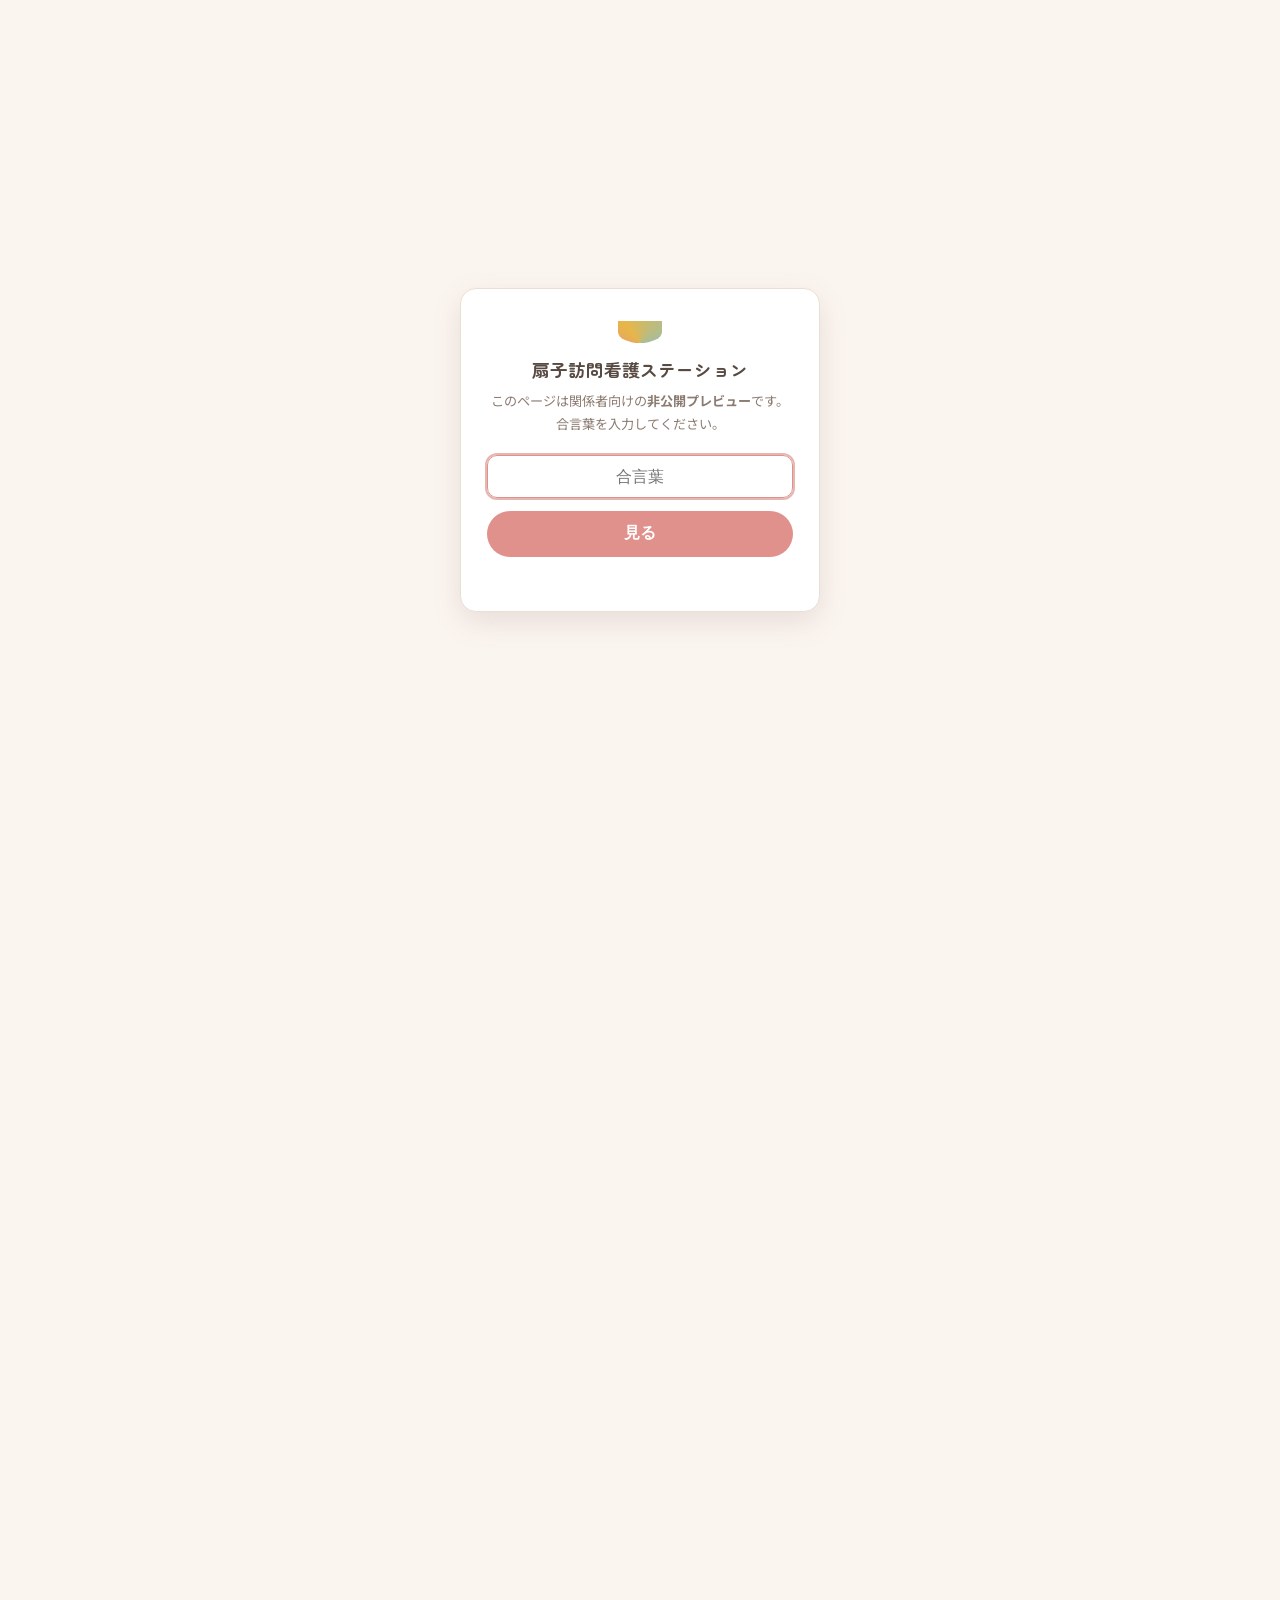
==== commit 8aff8918: "扇子HP修正依頼を反映：建物名かとう館ビル／メールinfo@sensehoukan.com／Hero画像を階段写真に／対象イラストの黒線除去／事務所写真を外観1枚に Co-Authored-By: C" ====
--- a/area.html
+++ b/area.html
@@ -5,12 +5,12 @@
   <meta name="viewport" content="width=device-width, initial-scale=1.0" />
   <script src="js/gate.js"></script>
   <title>対応エリア・アクセス｜扇子訪問看護ステーション（名古屋市名東区）</title>
-  <meta name="description" content="扇子訪問看護ステーションの対応エリアとアクセス。名東区及び近隣地域（守山区・天白区・長久手市・尾張旭市・瀬戸市など）に対応。事業所は名古屋市名東区上社 かこう館ビル2F。お電話 052-779-1370。" />
+  <meta name="description" content="扇子訪問看護ステーションの対応エリアとアクセス。名東区及び近隣地域（守山区・天白区・長久手市・尾張旭市・瀬戸市など）に対応。事業所は名古屋市名東区上社 かとう館ビル2F。お電話 052-779-1370。" />
   <meta name="theme-color" content="#E0918B" />
   <link rel="canonical" href="https://daifuku-sense.com/area.html" />
   <meta property="og:type" content="website" />
   <meta property="og:title" content="対応エリア・アクセス｜扇子訪問看護ステーション" />
-  <meta property="og:description" content="名東区及び近隣地域に対応する訪問看護ステーション。事業所は名東区上社 かこう館ビル2F。" />
+  <meta property="og:description" content="名東区及び近隣地域に対応する訪問看護ステーション。事業所は名東区上社 かとう館ビル2F。" />
   <meta property="og:url" content="https://daifuku-sense.com/area.html" />
   <meta property="og:site_name" content="扇子訪問看護ステーション" />
   <meta property="og:locale" content="ja_JP" />
@@ -104,10 +104,8 @@
           <h2>事業所のご案内</h2>
           <div class="fan-mark" aria-hidden="true"><span></span></div>
         </div>
-        <div class="grid grid--3 reveal">
-          <div class="ph"><img src="img/office-exterior.jpg" alt="扇子訪問看護ステーションが入るかこう館ビルの外観・入口" /></div>
-          <div class="ph"><img src="img/office-sign.jpg" alt="扇子訪問看護ステーション（株式会社大福）の入口看板" /></div>
-          <div class="ph"><img src="img/office-stairs.jpg" alt="明るい陽が差し込む事業所の階段" /></div>
+        <div class="ph reveal" style="max-width:420px;margin-inline:auto;">
+          <img src="img/office-exterior.jpg" alt="扇子訪問看護ステーションが入るかとう館ビルの外観・入口（扉）" />
         </div>
 
         <div style="max-width:680px;margin:2rem auto 0;">
@@ -115,10 +113,10 @@
             <tr><th>事業所名</th><td>扇子訪問看護ステーション</td></tr>
             <tr><th>運営</th><td>株式会社 大福</td></tr>
             <tr><th>管理者</th><td>大竹 直美（看護師）</td></tr>
-            <tr><th>住所</th><td>〒465-0025<br>愛知県名古屋市名東区上社1丁目512番地 かこう館ビル2F 北号室</td></tr>
+            <tr><th>住所</th><td>〒465-0025<br>愛知県名古屋市名東区上社1丁目512番地 かとう館ビル2F 北号室</td></tr>
             <tr><th>TEL</th><td><a href="tel:0527791370">052-779-1370</a></td></tr>
             <tr><th>FAX</th><td>052-779-1371</td></tr>
-            <tr><th>メール</th><td><a href="mailto:sensehoukan@gmail.com">sensehoukan@gmail.com</a></td></tr>
+            <tr><th>メール</th><td><a href="mailto:info@sensehoukan.com">info@sensehoukan.com</a></td></tr>
             <tr><th>営業時間</th><td>9:00〜17:00（月〜金）※祝日を除く</td></tr>
             <tr><th>開設</th><td>2026年5月1日</td></tr>
           </table>
@@ -164,10 +162,10 @@
       </div>
       <div class="footer-info">
         <dl>
-          <dt>住所</dt><dd>〒465-0025<br>愛知県名古屋市名東区上社1丁目512番地 かこう館ビル2F 北号室</dd>
+          <dt>住所</dt><dd>〒465-0025<br>愛知県名古屋市名東区上社1丁目512番地 かとう館ビル2F 北号室</dd>
           <dt>TEL</dt><dd><a href="tel:0527791370">052-779-1370</a></dd>
           <dt>FAX</dt><dd>052-779-1371</dd>
-          <dt>メール</dt><dd><a href="mailto:sensehoukan@gmail.com">sensehoukan@gmail.com</a></dd>
+          <dt>メール</dt><dd><a href="mailto:info@sensehoukan.com">info@sensehoukan.com</a></dd>
           <dt>営業</dt><dd>9:00〜17:00（月〜金）※祝日を除く</dd>
         </dl>
       </div>
